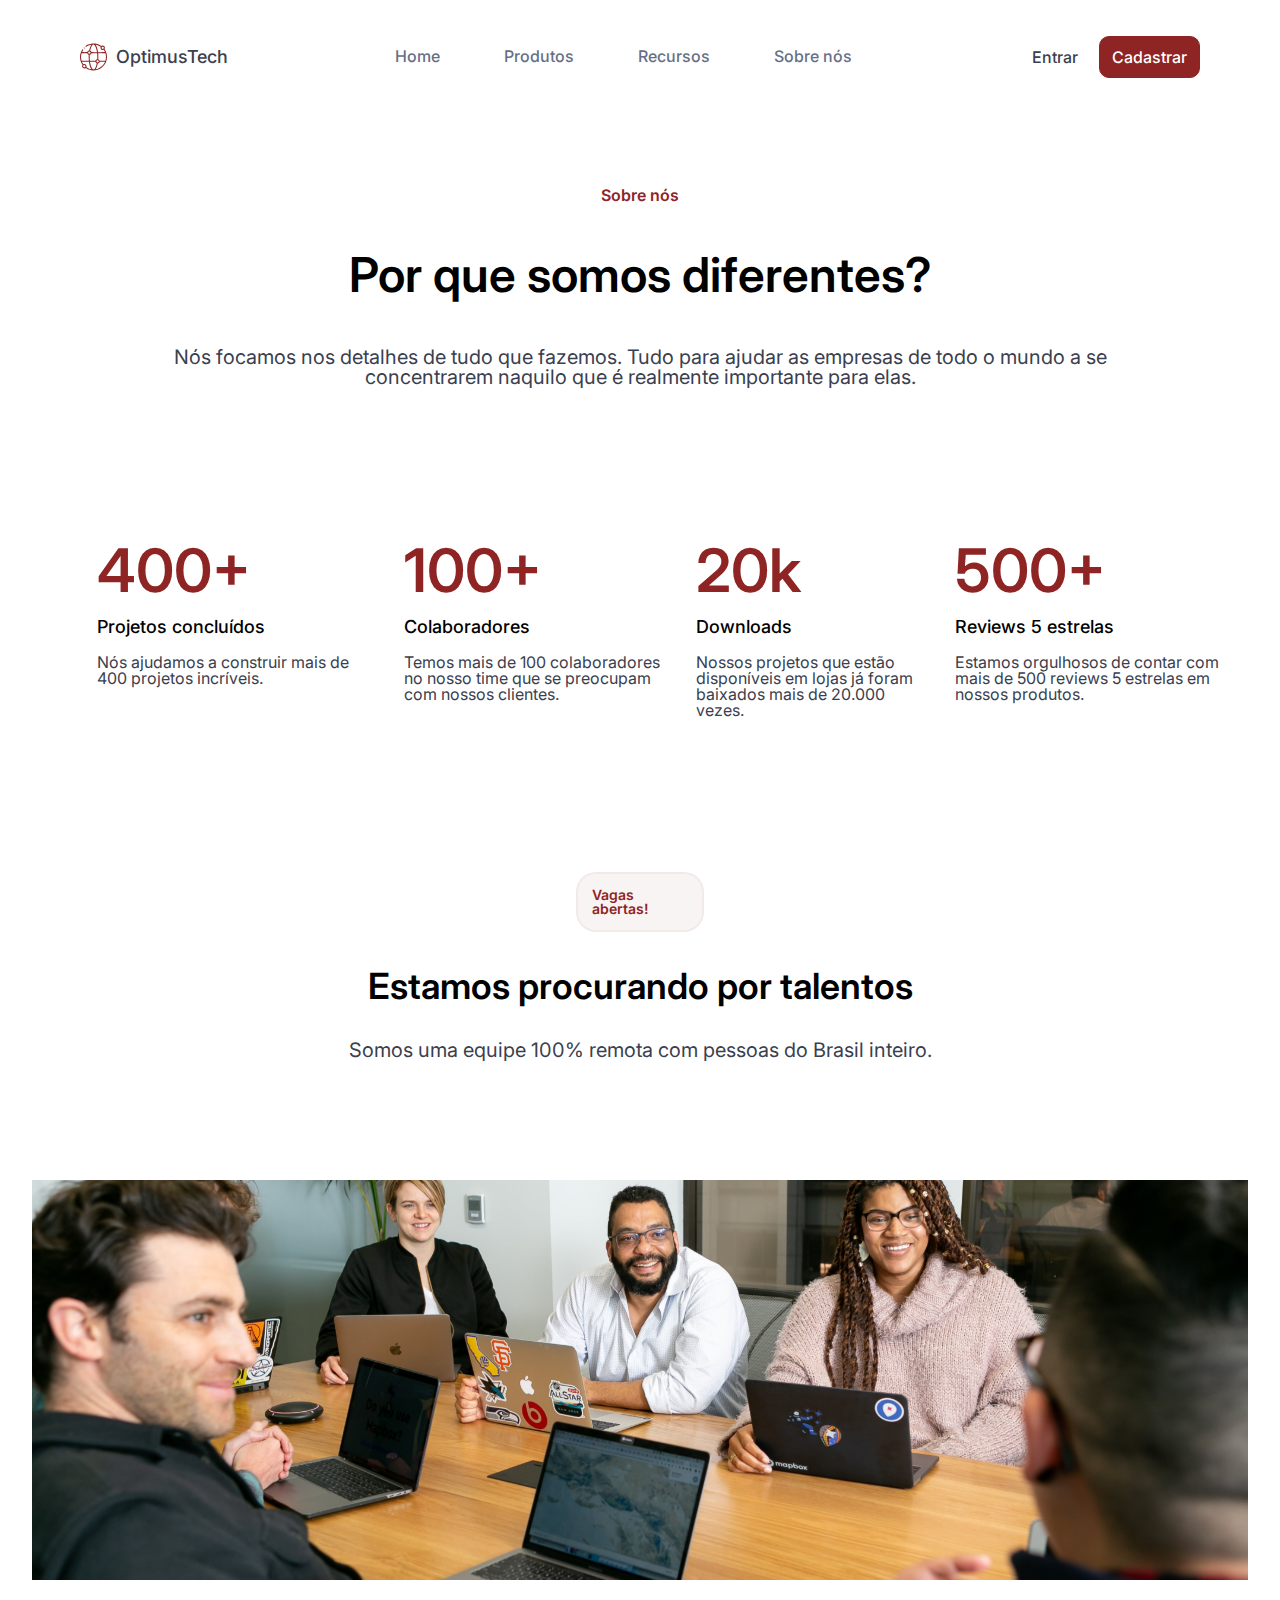
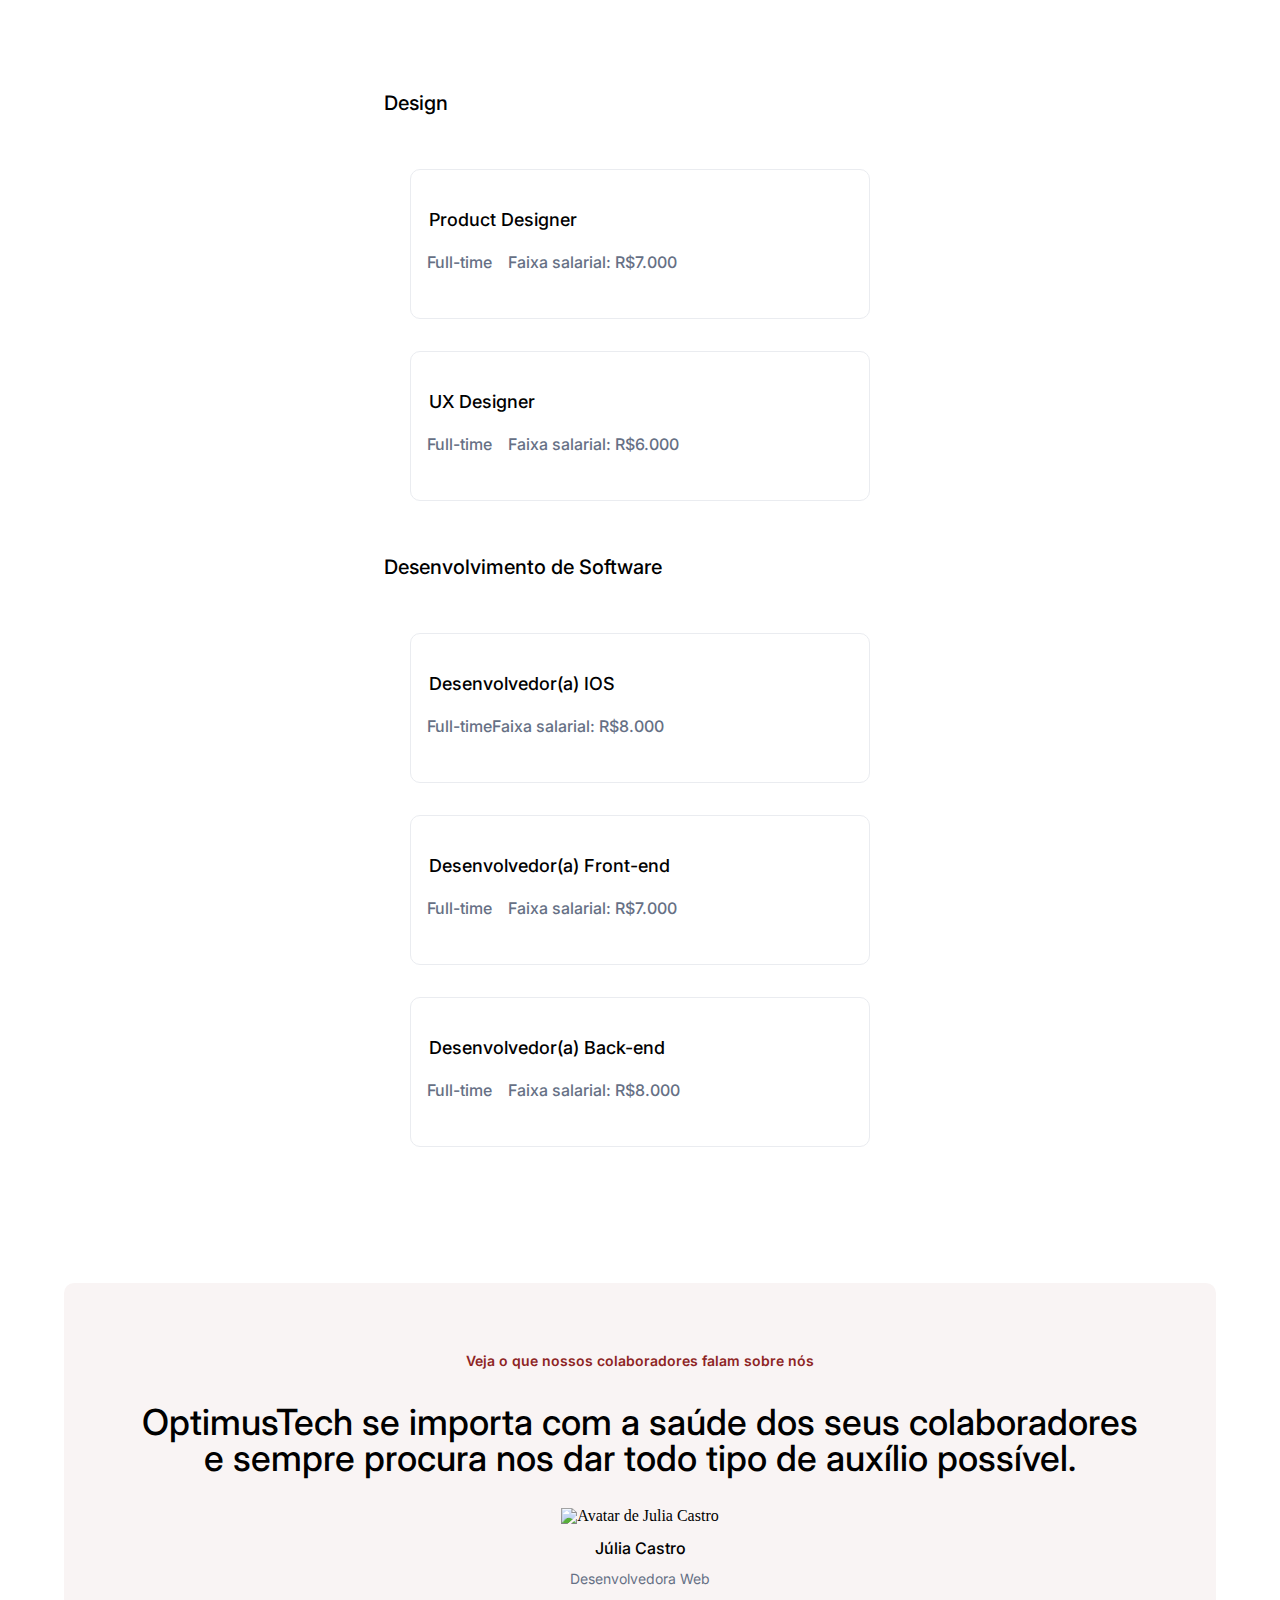
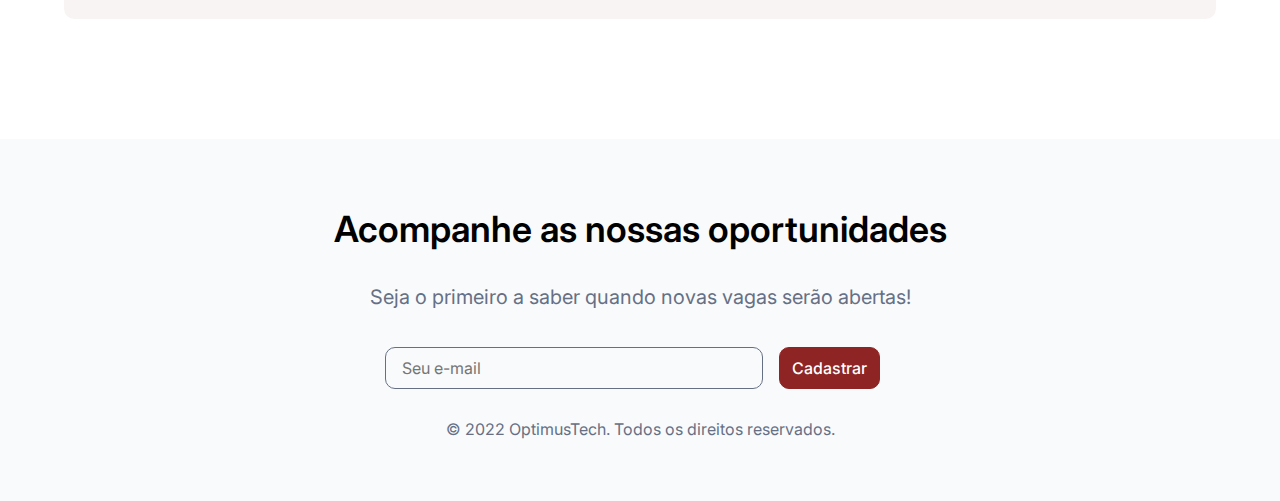
==== index.html @ ad1595cc "Novas alterações" ====
<!DOCTYPE html>
<html lang="pt-BR">

<head>
    <meta charset="UTF-8">
    <meta name="viewport" content="width=device-width, initial-scale=1.0">
    <title>OptimusTech</title>

    <link rel="icon" href="./SRC/img/favicon.ico">

    <link rel="stylesheet" href="./SRC/css/reset.css">
    <link rel="stylesheet" href="./SRC/css/style.css">
</head>

<body>
    <header class="header">
        <div class="header-container">
            <img src="./SRC/img/Logo.svg" alt="Imagem da logo OptimusTech" class="header-logo">
            <h1 class="header-title">OptimusTech</h1>
        </div>
        <input type="checkbox" id="menu" class="menu-input">
        <label for="menu" class="menu-icon">
            <span class="menu-lists"></span>
        </label>
        <ul class="lists">
            <li class="list-menu"><a class="list" href="#">Home</a></li>
            <li class="list-menu"><a class="list" href="#">Produtos</a></li>
            <li class="list-menu"><a class="list" href="#">Recursos</a></li>
            <li class="list-menu"><a class="list" href="#">Sobre nós</a></li>
            <li class="list-menu-enter"><a class="list enter" href="#">Entrar</a></li>
            <li class="list-menu-register"><a class="list register" href="#">Cadastrar</a></li>
        </ul>
        <div class="header-buttons">
            <a href="#" class="button-enter">Entrar</a>
            <a href="#" class="button-register">Cadastrar</a>
        </div>
    </header>

    <main class="">
        <!-- Section first -->
        <section class="banner-title">
            <h2 class="text-about">Sobre nós</h2>
            <h3 class="text-title-about">Por que somos diferentes?</h3>
            <p class="text-describe">Nós focamos nos detalhes de tudo que fazemos. Tudo para ajudar as empresas de todo o mundo a se concentrarem naquilo que é realmente importante para elas.</p>
        </section>
        <!-- Section second -->
        <section class="banner-informative">
            <div class="container">
                <h3 class="project-title">400+</h3>
                <h4 class="text-title">Projetos concluídos</h4>
                <p class="text-project">Nós ajudamos a construir mais de 400 projetos incríveis.</p>
            </div>
            <div class="container">
                <h3 class="project-title">100+</h3>
                <h4 class="text-title">Colaboradores</h4>
                <p class="text-project">Temos mais de 100 colaboradores no nosso time que se preocupam com nossos
                    clientes.</p>
            </div>
            <div class="container">
                <h3 class="project-title">20k</h3>
                <h4 class="text-title">Downloads</h4>
                <p class="text-project">Nossos projetos que estão disponíveis em lojas já foram baixados mais de 20.000 vezes.</p>
            </div>
            <div class="container">
                <h3 class="project-title">500+</h3>
                <h4 class="text-title">Reviews 5 estrelas</h4>
                <p class="text-project">Estamos orgulhosos de contar com mais de 500 reviews 5 estrelas em nossos produtos.</p>
            </div>
        </section>
        <!-- Section third -->
        <section class="banner-title">
            <a href="" class="wave-button">Vagas abertas!</a>
            <h3 class="text-title-wave">Estamos procurando por talentos</h3>
            <p class="text-describe">Somos uma equipe 100% remota com pessoas do Brasil inteiro.</p>
            <img src="./SRC/img/Talentos.svg" alt="Imagem de pessoas na mesa, trocando ideias de projeto" class="image-banner">
        </section>
        <section class="banner-describe">
            <div class="container-describe-main">
                <h3 class="describe-title-main">Design</h3>
            </div>
            <div class="container-describe">
                <h4 class="describe-title">Product Designer</h4>
                <p class="describe-text">Full-time<span class="describe-text-style">Faixa salarial: R$7.000</span>
                </p>
            </div>
            <div class="container-describe">
                <h4 class="describe-title">UX Designer</h4>
                <p class="describe-text">Full-time<span class="describe-text-style">Faixa salarial: R$6.000</span>
                </p>
            </div>
            <div class="container-describe-main">
                <h3 class="describe-title-main">Desenvolvimento de Software</h3>
            </div>
            <div class="container-describe">
                <h4 class="describe-title">Desenvolvedor(a) IOS</h4>
                <p class="describe-text">Full-time<span class="descrição__texto-style">Faixa salarial: R$8.000</span>
                </p>
            </div>
            <div class="container-describe">
                <h4 class="describe-title">Desenvolvedor(a) Front-end</h4>
                <p class="describe-text">Full-time<span class="describe-text-style">Faixa salarial: R$7.000</span>
                </p>
            </div>
            <div class="container-describe">
                <h4 class="describe-title">Desenvolvedor(a) Back-end</h4>
                <p class="describe-text">Full-time<span class="describe-text-style">Faixa salarial: R$8.000</span>
                </p>
            </div>
        </section>
        <!-- Section fourth -->
        <section class="banner-testimony">
            <h4 class="text-testimony">Veja o que nossos colaboradores falam sobre nós</h4>
            <h2 class="title-testimony">OptimusTech se importa com a saúde dos seus colaboradores e sempre procura nos dar todo tipo de auxílio possível.</h2>
            <div class="container-testimony">
                <img src="./SRC/img/Avatar.svg" alt="Avatar de Julia Castro">
                <h4 class="testimony-avatar">Júlia Castro</h4>
                <p class="testimony-describe">Desenvolvedora Web</p>
            </div>
        </section>
        <!-- Footer -->
        <footer class="footer">
            <h2 class="title-footer">Acompanhe as nossas oportunidades</h2>
            <h4 class="describe-footer">Seja o primeiro a saber quando novas vagas serão abertas!</h4>
            <div class="buttons-footer">
                <input type="email" class="input-footer" placeholder="Seu e-mail">
                <a href="#" class="button-footer">Cadastrar</a>
            </div>
            <p class="describe-footer-end">© 2022 OptimusTech. Todos os direitos reservados.</p>
        </footer>
    </main>

</body>

</html>
---- SRC/css/style.css ----
/* Import fonts */
@import url('https://fonts.googleapis.com/css2?family=Inter:wght@500&display=swap');
@import url('https://fonts.googleapis.com/css2?family=Inter:wght@400;600&display=swap');

/* Import style */
@import url('./header.css');
@import url('./main.css');
@import url('./footer.css');


:root {
    --color-first: #ffffff;
    --color-second: #667085;
    --color-third: #8E2424;
    --color-fourth: #3A404E;
    --color-fifth: rgba(142, 36, 36, 0.05);
    --color-sixth: #EAECF0;
    --color-black: #000000;
    --color-gray: #F9FAFB;
    --soucer-first: 'Inter', sans-serif;
}
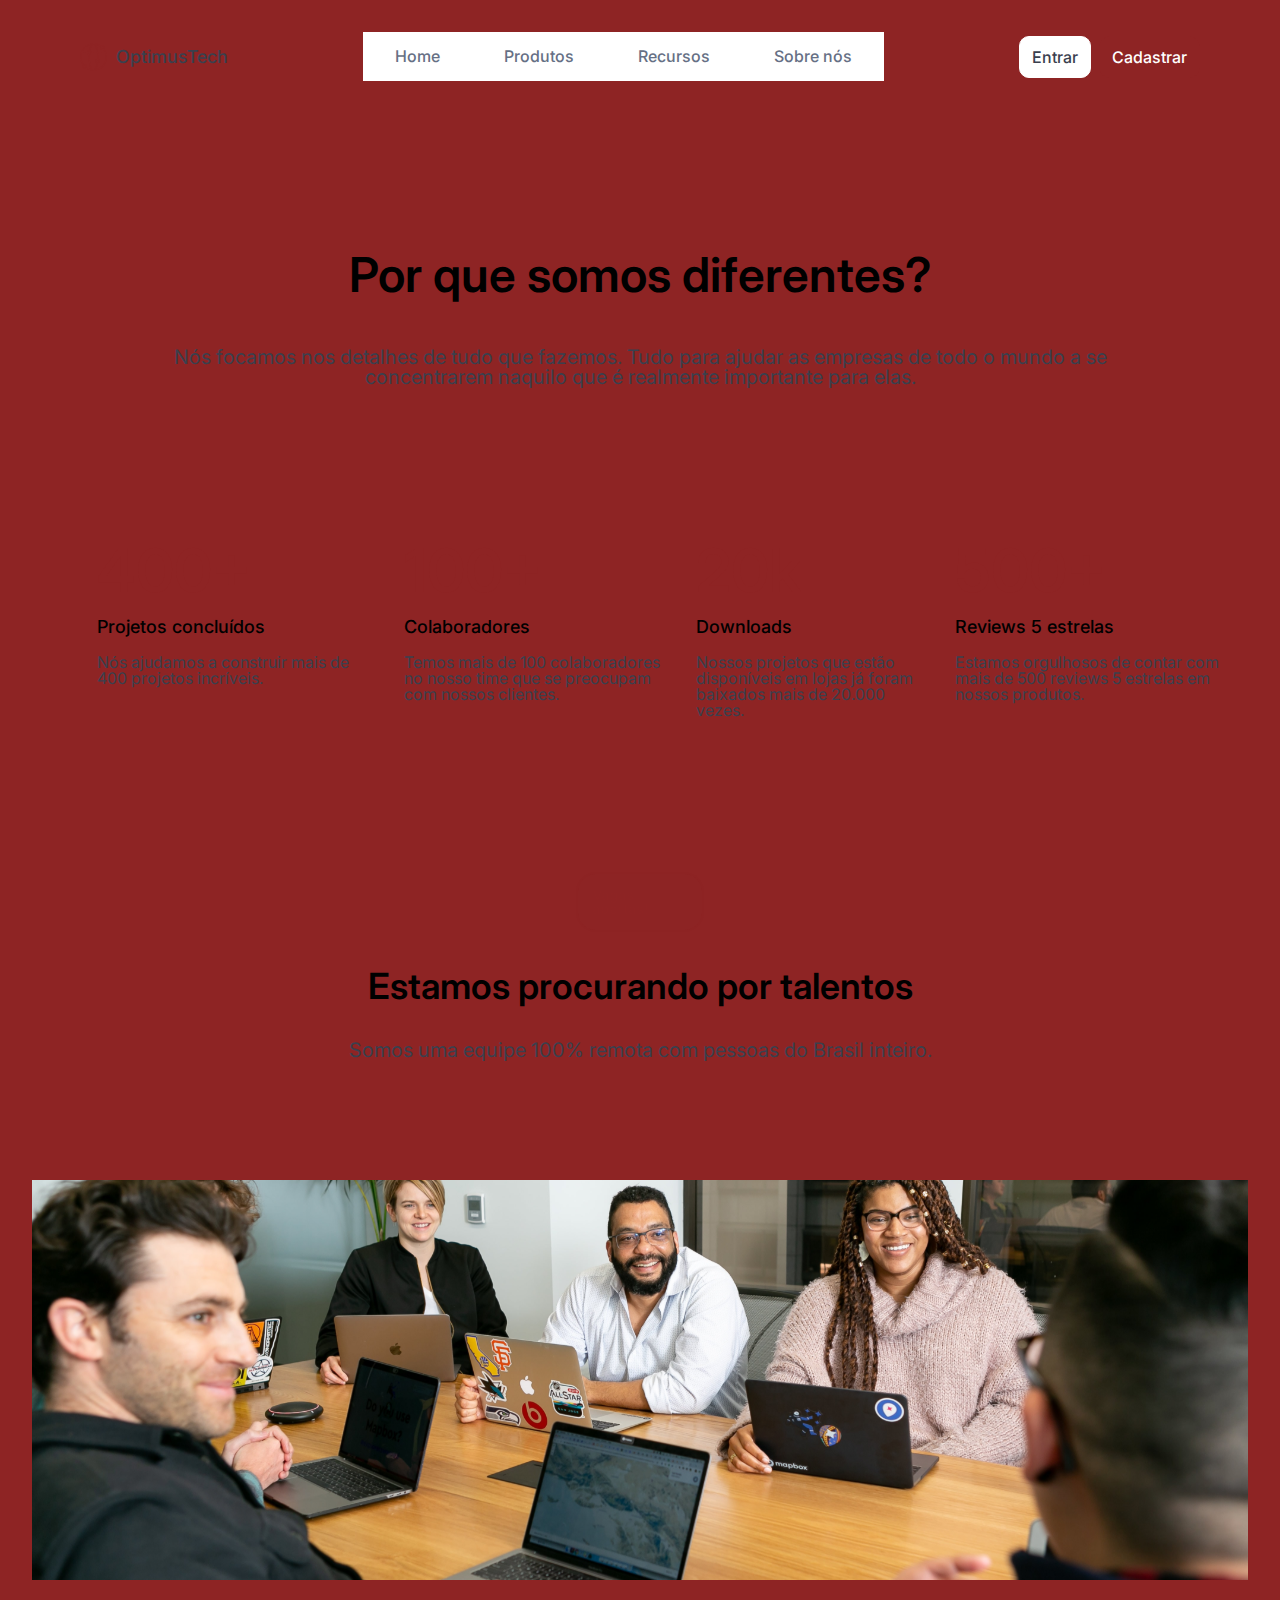
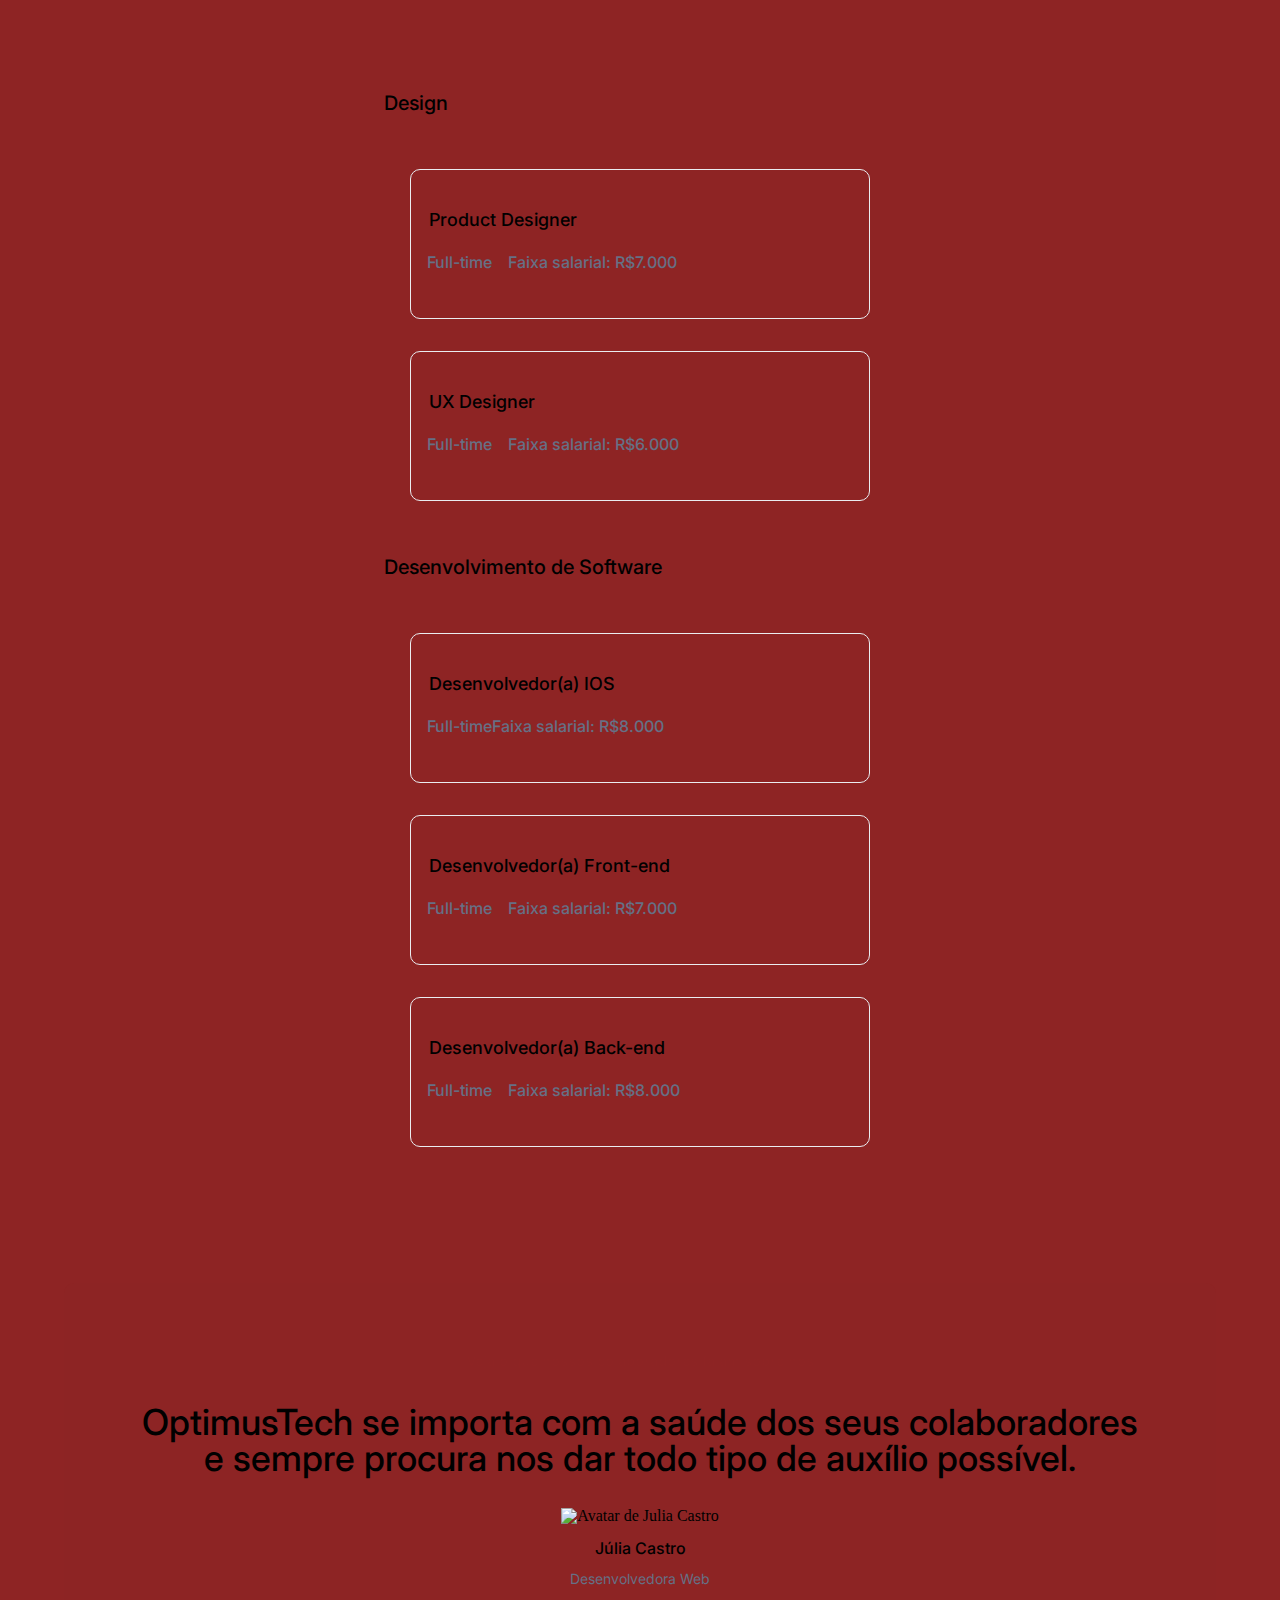
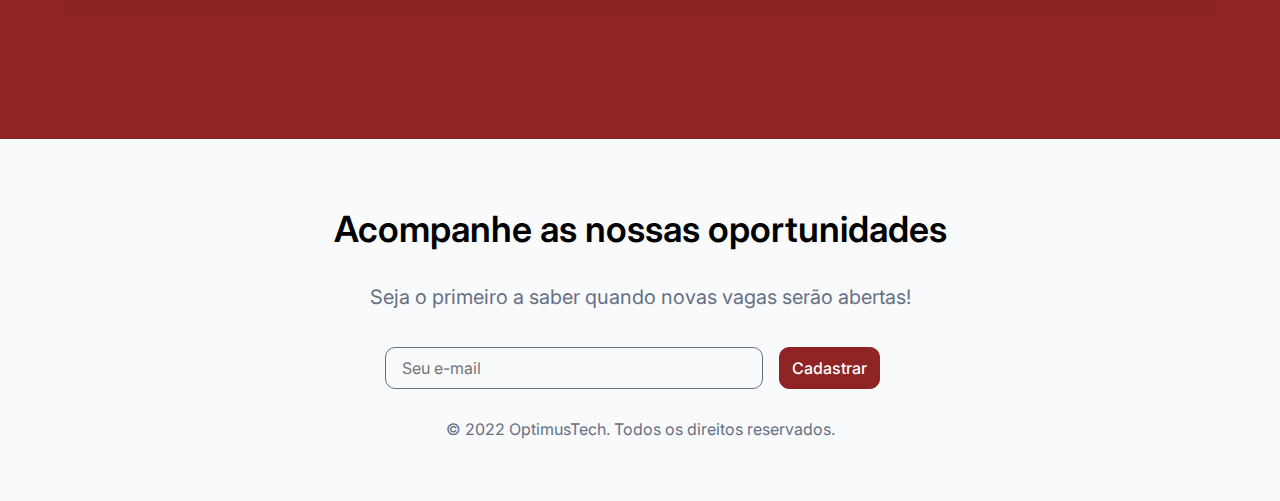
==== commit 1760fe08: "Novas alterações" ====
--- a/index.html
+++ b/index.html
@@ -20,14 +20,16 @@
         </div>
         <input type="checkbox" id="menu" class="menu-input">
         <label for="menu" class="menu-icon">
-            <span class="menu-lists"></span>
+            <span class="menu-lists">
+                <img src="./SRC/img/Menu.svg" alt="Menu image">
+            </span>
         </label>
         <ul class="lists">
             <li class="list-menu"><a class="list" href="#">Home</a></li>
             <li class="list-menu"><a class="list" href="#">Produtos</a></li>
             <li class="list-menu"><a class="list" href="#">Recursos</a></li>
             <li class="list-menu"><a class="list" href="#">Sobre nós</a></li>
-            <li class="list-menu-enter"><a class="list enter" href="#">Entrar</a></li>
+            <li class="list-menu-enter"><a class="list enter" href="./SRC/pages/login.html">Entrar</a></li>
             <li class="list-menu-register"><a class="list register" href="#">Cadastrar</a></li>
         </ul>
         <div class="header-buttons">
--- a/SRC/css/style.css
+++ b/SRC/css/style.css
@@ -6,8 +6,9 @@
 @import url('./header.css');
 @import url('./main.css');
 @import url('./footer.css');
+@import url('./login.css');
 
-
+/* Root */
 :root {
     --color-first: #ffffff;
     --color-second: #667085;
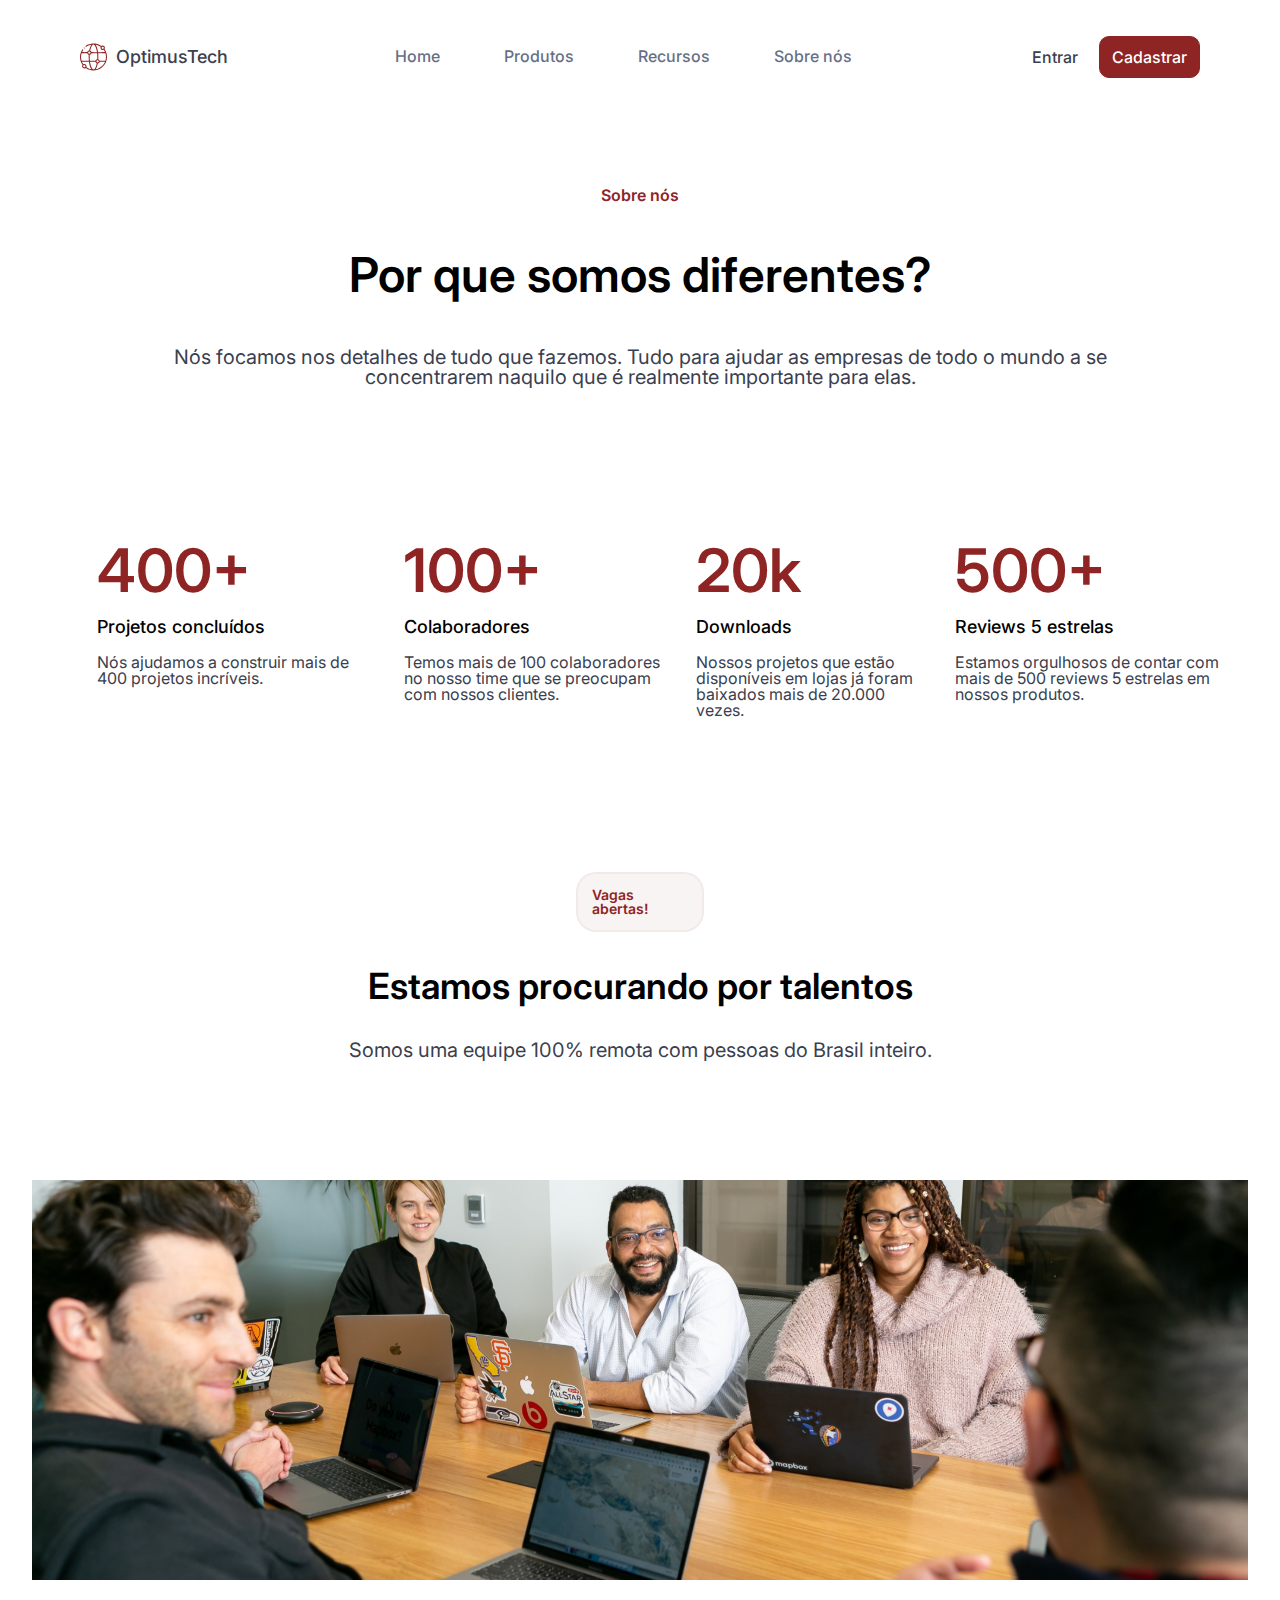
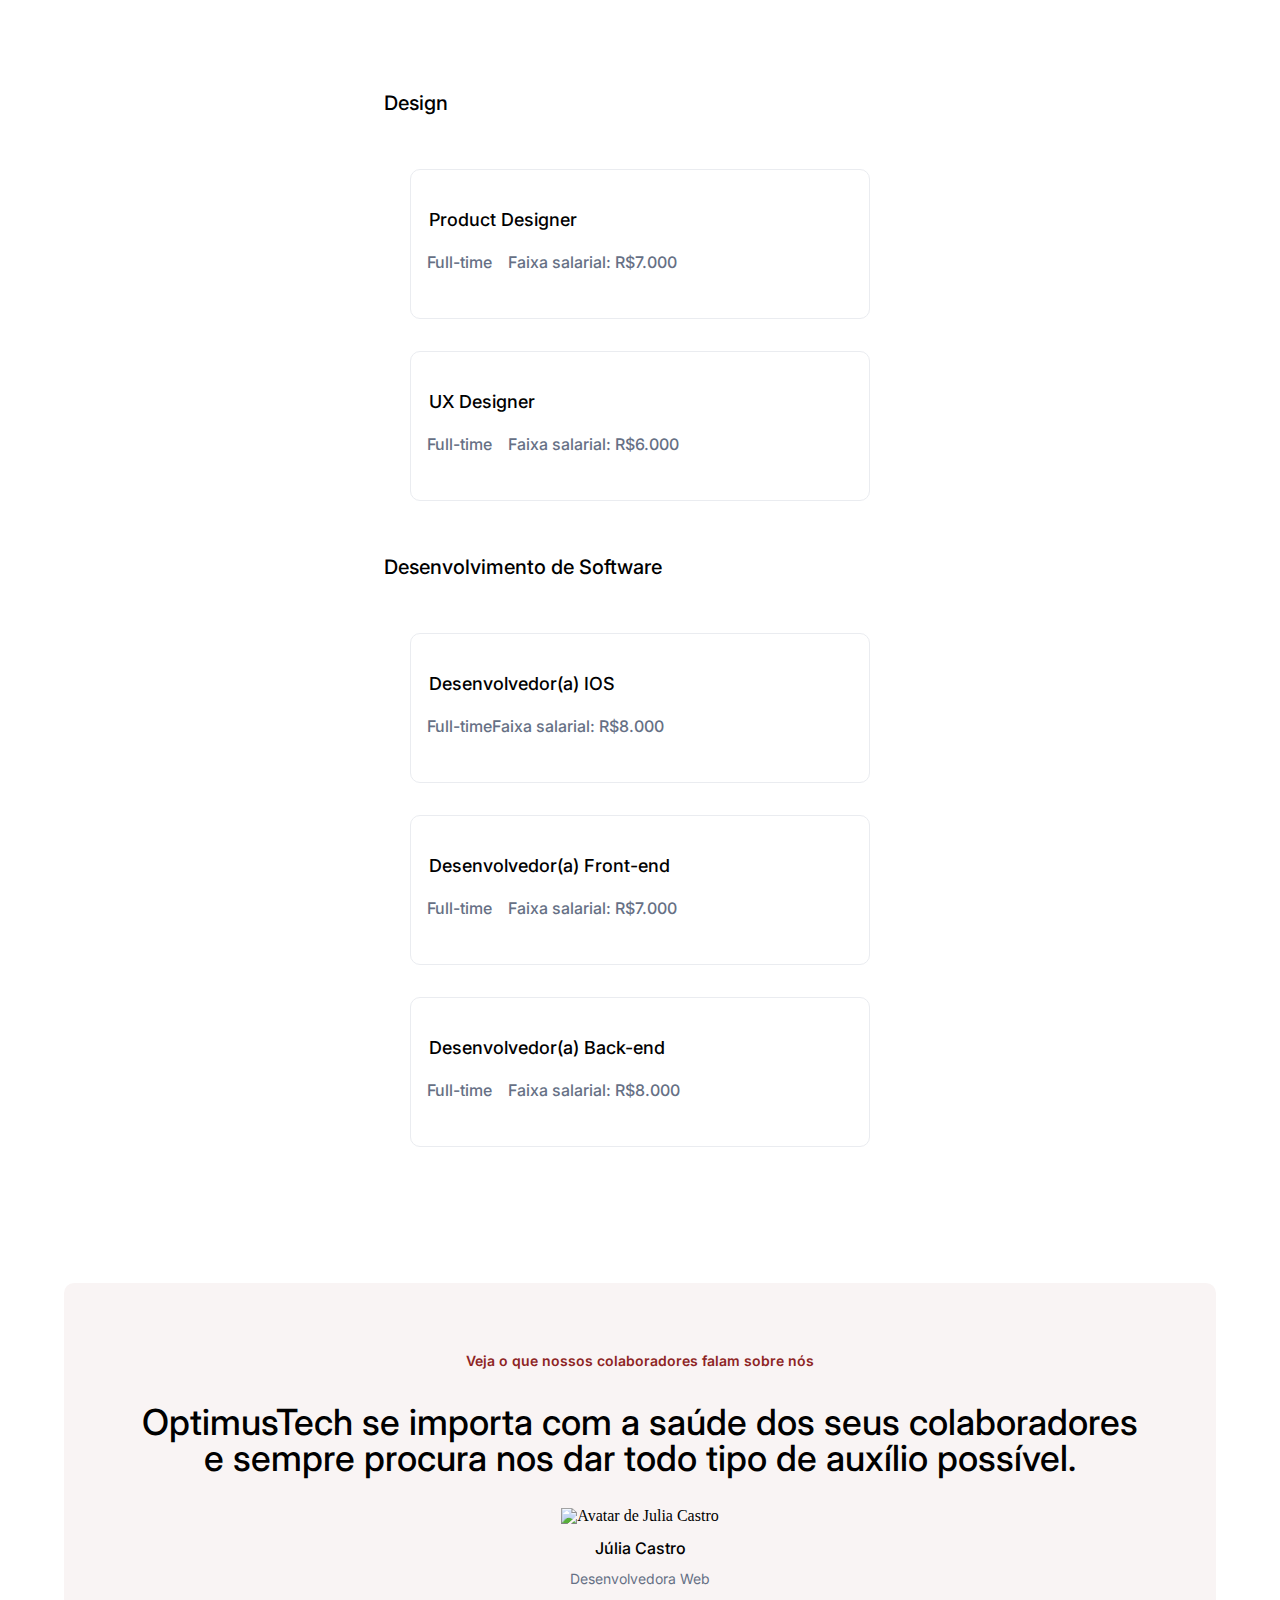
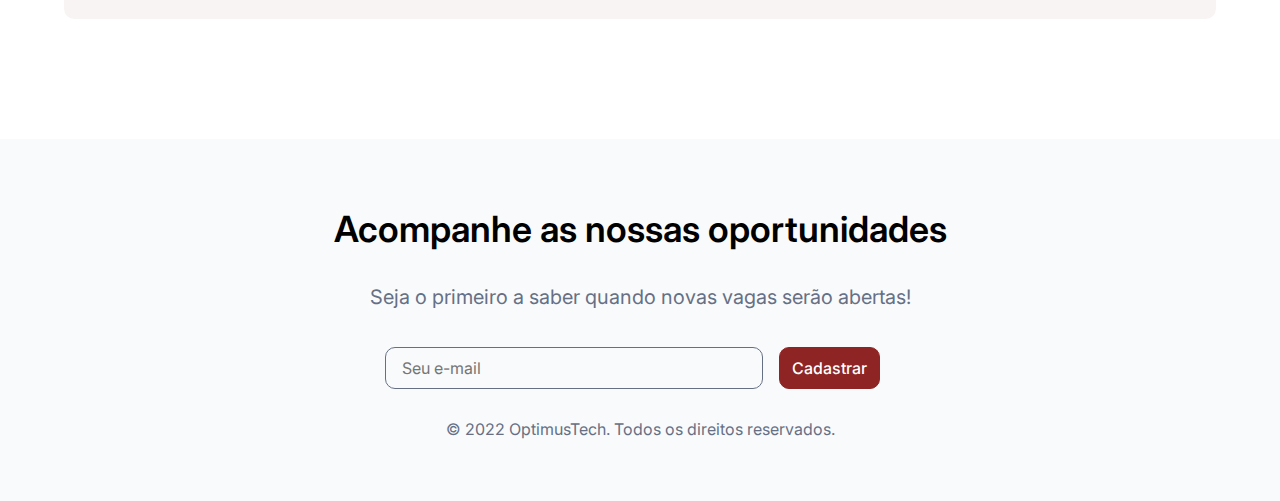
==== commit 31db066f: "Novas alterações" ====
--- a/index.html
+++ b/index.html
@@ -7,7 +7,7 @@
     <title>OptimusTech</title>
 
     <link rel="icon" href="./SRC/img/favicon.ico">
-
+    
     <link rel="stylesheet" href="./SRC/css/reset.css">
     <link rel="stylesheet" href="./SRC/css/style.css">
 </head>
@@ -29,11 +29,11 @@
             <li class="list-menu"><a class="list" href="#">Produtos</a></li>
             <li class="list-menu"><a class="list" href="#">Recursos</a></li>
             <li class="list-menu"><a class="list" href="#">Sobre nós</a></li>
-            <li class="list-menu-enter"><a class="list enter" href="./SRC/pages/login.html">Entrar</a></li>
+            <li class="list-menu-enter"><a class="list enter" href="./login.html">Entrar</a></li>
             <li class="list-menu-register"><a class="list register" href="#">Cadastrar</a></li>
         </ul>
         <div class="header-buttons">
-            <a href="#" class="button-enter">Entrar</a>
+            <a href="./login.html" class="button-enter">Entrar</a>
             <a href="#" class="button-register">Cadastrar</a>
         </div>
     </header>
